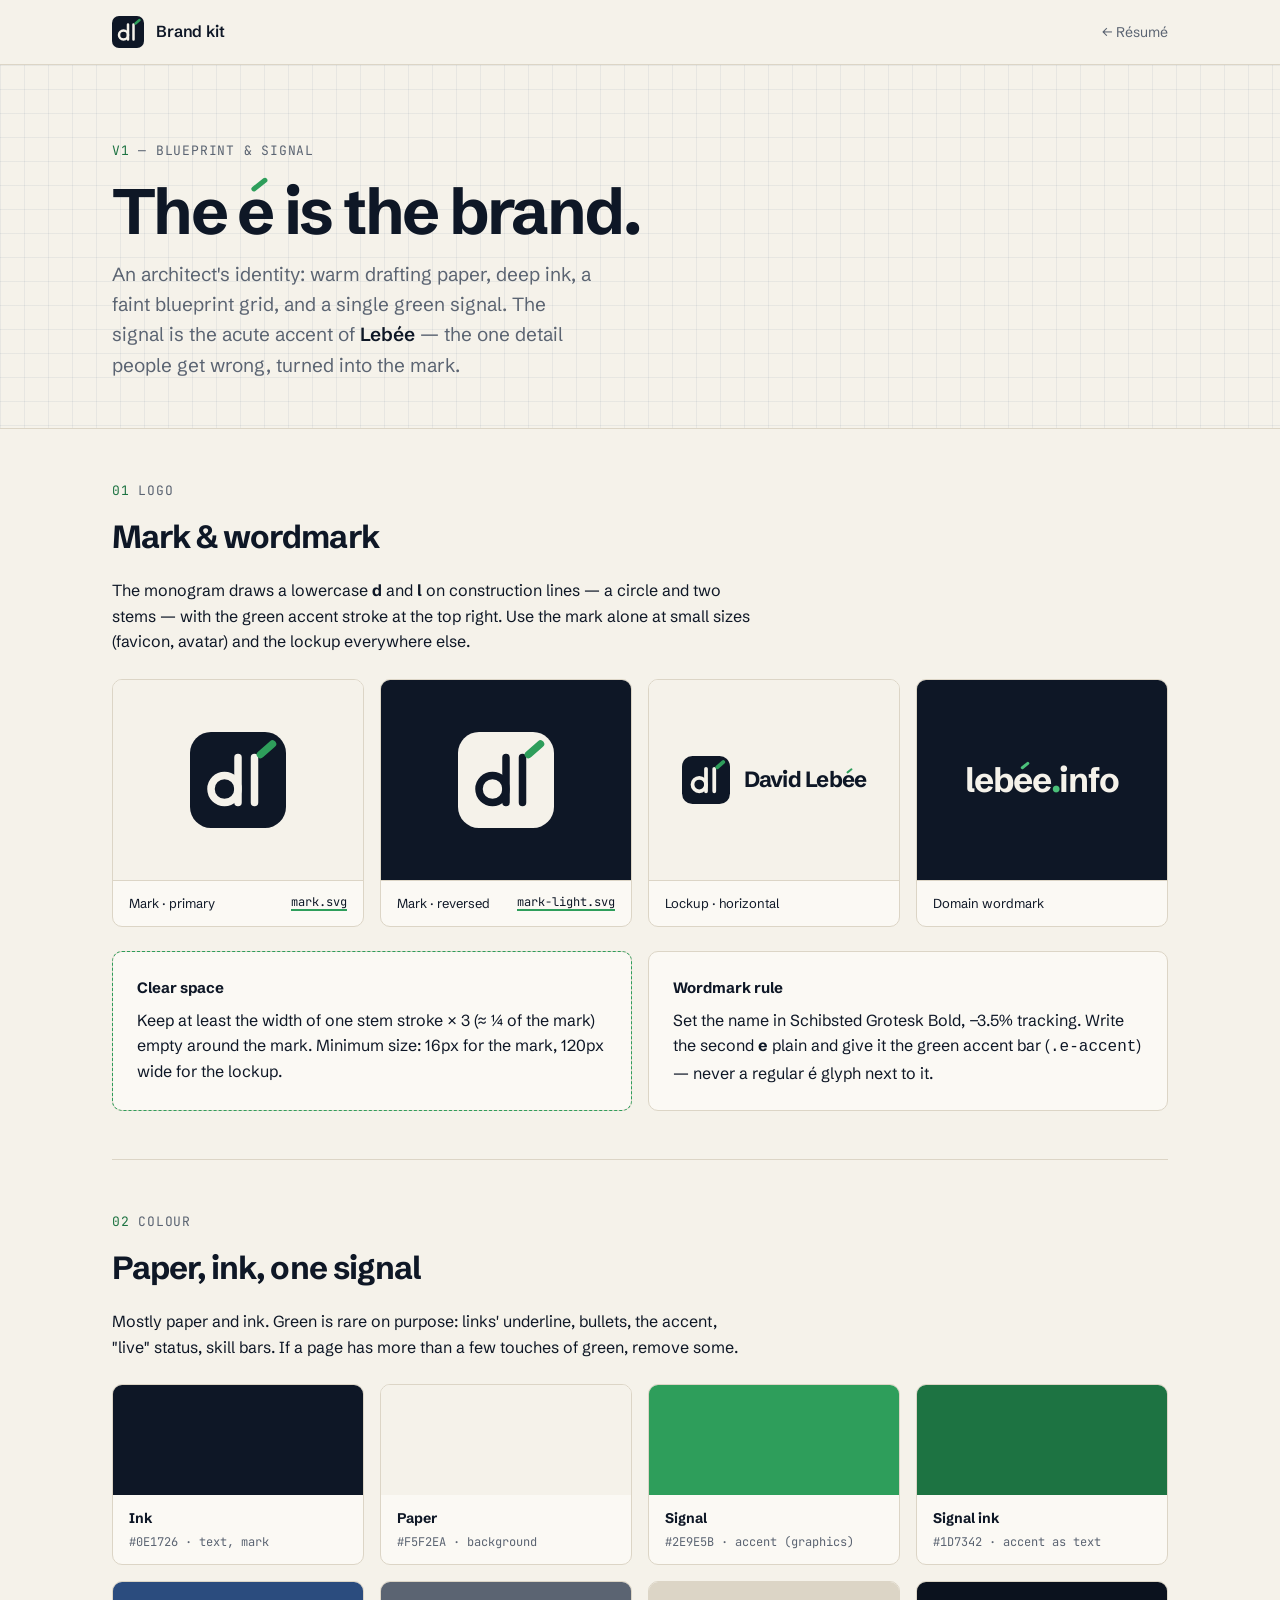
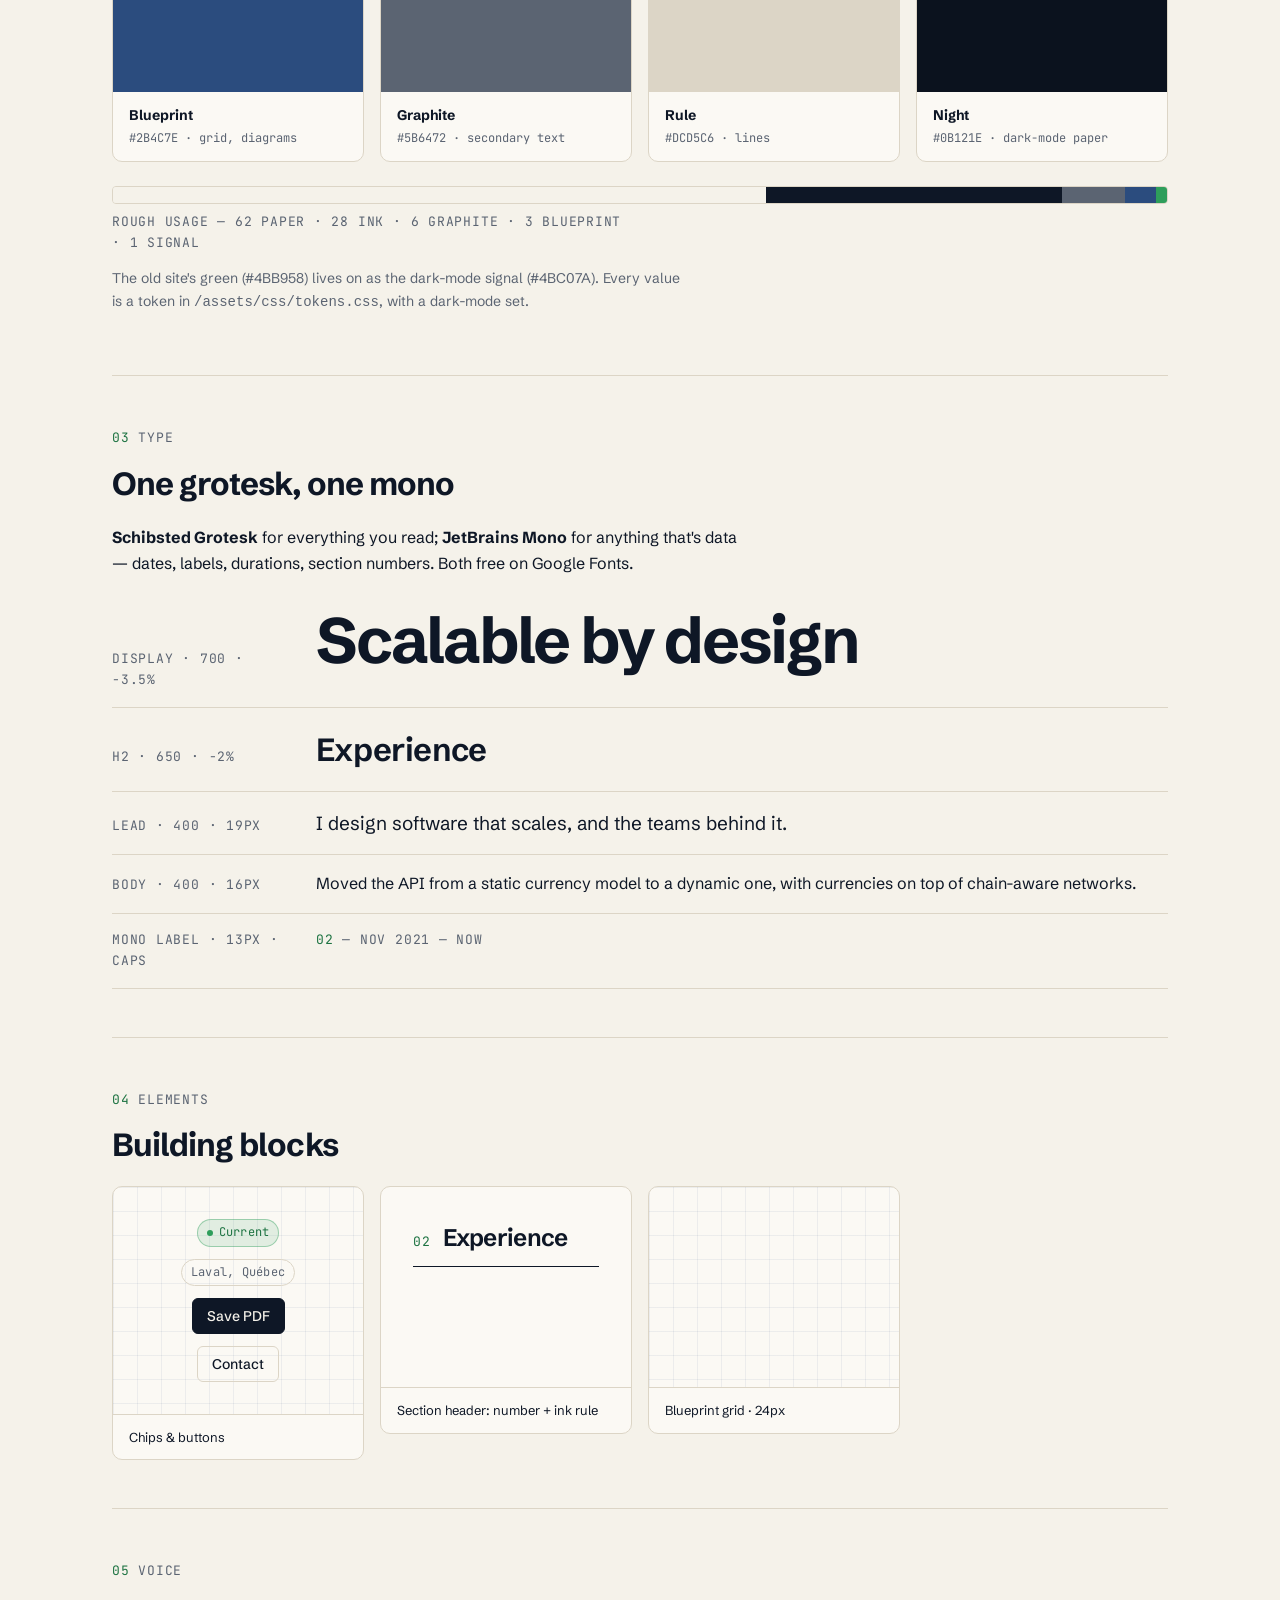
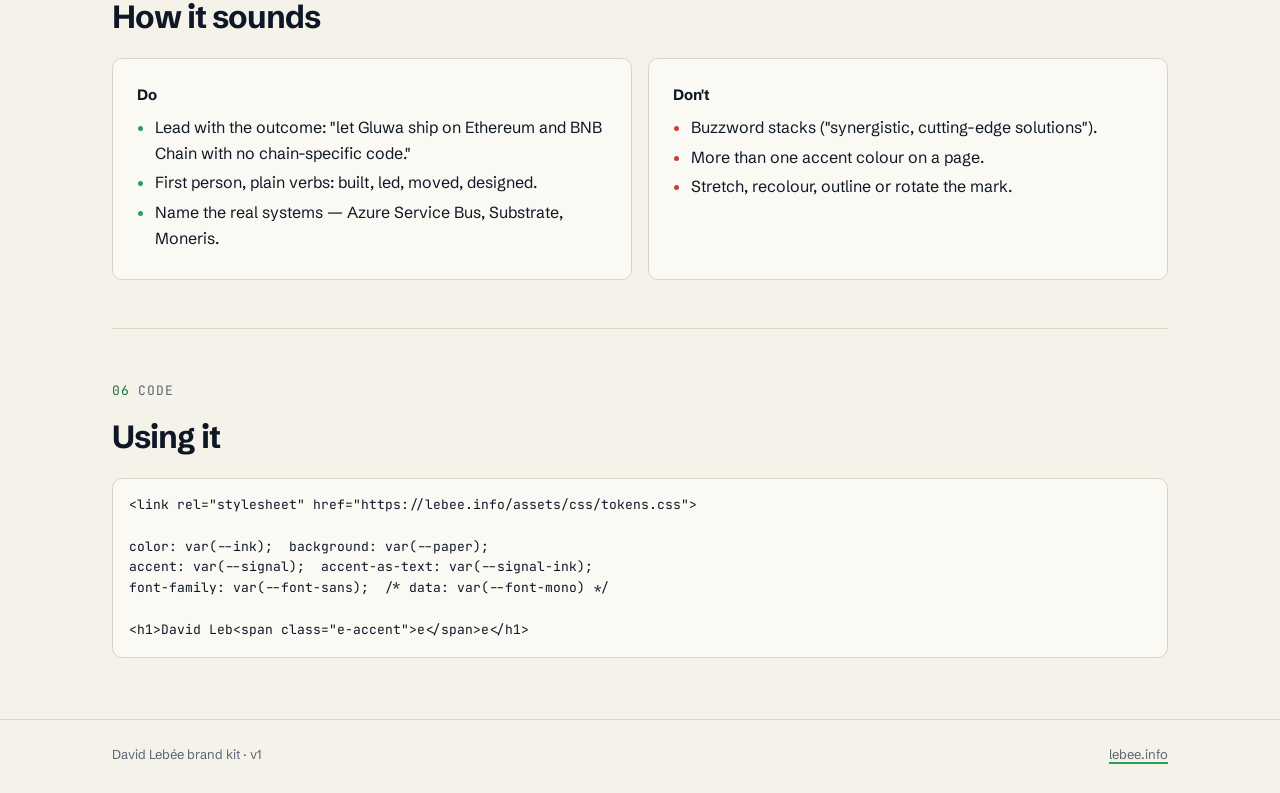
==== brand/index.html @ df400768 "New résumé site and brand kit (Blueprint & Signal) Co-Authored-By: Claude Opus 5.5 <noreply@anthropi" ====
<!doctype html>
<html lang="en">
<head>
  <meta charset="utf-8">
  <meta name="viewport" content="width=device-width, initial-scale=1">
  <title>Brand Kit — David Lebée</title>
  <meta name="description" content="Brand kit for David Lebée: logo, colour, type, and voice.">
  <meta name="robots" content="noindex">
  <link rel="icon" href="/assets/img/mark.svg" type="image/svg+xml">
  <link rel="preconnect" href="https://fonts.googleapis.com">
  <link rel="preconnect" href="https://fonts.gstatic.com" crossorigin>
  <link href="https://fonts.googleapis.com/css2?family=JetBrains+Mono:wght@400;500&family=Schibsted+Grotesk:wght@400;500;600;700&display=swap" rel="stylesheet">
  <link rel="stylesheet" href="/assets/css/tokens.css">
  <link rel="stylesheet" href="/assets/css/site.css">
  <style>
    .kit section { padding: var(--s-7) 0; border-bottom: 1px solid var(--rule); margin: 0; }
    .kit h2 { font-size: var(--step-3); letter-spacing: -0.03em; margin: var(--s-2) 0 var(--s-4); }
    .kit p { max-width: 64ch; }
    .grid { display: grid; gap: var(--s-4); grid-template-columns: repeat(auto-fill, minmax(220px, 1fr)); }
    .tile { border: 1px solid var(--rule); border-radius: var(--radius); background: var(--paper-raised); overflow: hidden; }
    .tile .stage { display: grid; place-items: center; min-height: 200px; padding: var(--s-6); }
    .tile .cap { padding: var(--s-3) var(--s-4); border-top: 1px solid var(--rule); font-size: 13px; display: flex; justify-content: space-between; gap: var(--s-2); }
    .tile .cap a { font-family: var(--font-mono); font-size: 12px; }
    .on-ink { background: #0E1726; color: #F5F2EA; }
    .on-paper { background: #F5F2EA; color: #0E1726; }
    .word { white-space: nowrap; font-size: 34px; font-weight: 700; letter-spacing: -0.035em; line-height: 1; }
    .lockup { display: flex; align-items: center; gap: 14px; }
    .lockup .mark { width: 48px; height: 48px; }
    .on-ink .mark rect { fill: #F5F2EA; } .on-ink .mark .glyph { stroke: #0E1726; }
    .on-paper .mark rect { fill: #0E1726; } .on-paper .mark .glyph { stroke: #F5F2EA; }
    .on-ink .e-accent::before { background: #4BC07A; }
    .on-paper .e-accent::before { background: #2E9E5B; }
    .clear { position: relative; padding: 24px; outline: 1px dashed var(--signal); outline-offset: -1px; }
    .sw { border-radius: var(--radius); overflow: hidden; border: 1px solid var(--rule); background: var(--paper-raised); }
    .sw .chip-c { height: 110px; }
    .sw .meta { padding: var(--s-3) var(--s-4); font-size: 14px; }
    .sw .meta b { display: block; }
    .sw .meta code { font-family: var(--font-mono); font-size: 12px; color: var(--graphite); }
    .ratio { display: flex; height: 18px; border-radius: 4px; overflow: hidden; margin-top: var(--s-5); border: 1px solid var(--rule); }
    .type-row { display: grid; gap: var(--s-2) var(--s-5); padding: var(--s-4) 0; border-bottom: 1px solid var(--rule); align-items: baseline; }
    @media (min-width: 720px) { .type-row { grid-template-columns: 180px 1fr; } }
    .do-dont { display: grid; gap: var(--s-4); grid-template-columns: repeat(auto-fit, minmax(260px, 1fr)); }
    .do-dont > div { border: 1px solid var(--rule); border-radius: var(--radius); padding: var(--s-5); background: var(--paper-raised); }
    .do-dont h3 { margin: 0 0 var(--s-2); font-size: 15px; }
    .do-dont ul { margin: 0; padding-left: 1.1em; } .do-dont li { margin: 4px 0; }
    .do-dont li::marker { color: var(--signal); }
    .dont li::marker { color: #C2413A; }
    pre { font-family: var(--font-mono); font-size: 13px; background: var(--paper-raised); border: 1px solid var(--rule); border-radius: var(--radius); padding: var(--s-4); overflow-x: auto; }
  </style>
</head>
<body>

<header class="topbar">
  <div class="wrap">
    <a class="brand" href="/" aria-label="Back to résumé">
      <svg class="mark" viewBox="0 0 64 64" aria-hidden="true"><rect width="64" height="64" rx="14"/><g class="glyph" fill="none" stroke-width="5" stroke-linecap="round"><circle cx="23" cy="38" r="9"/><path d="M32 17v30M43 17v30"/></g><path class="tick" d="M47 15l8-7" stroke-width="5" stroke-linecap="round"/></svg>
      <span>Brand kit</span>
    </a>
    <nav><a href="/">← Résumé</a></nav>
  </div>
</header>

<main class="kit">
  <section class="hero blueprint" style="padding:0">
    <div class="wrap">
      <span class="label"><span class="n">v1</span> — Blueprint &amp; Signal</span>
      <h1>The <span class="e-accent">e</span> is the brand.</h1>
      <p class="role">An architect's identity: warm drafting paper, deep ink, a faint blueprint grid, and a single green signal. The signal is the acute accent of <strong>Lebée</strong> — the one detail people get wrong, turned into the mark.</p>
    </div>
  </section>

  <div class="wrap">
    <section>
      <span class="label"><span class="n">01</span> Logo</span>
      <h2>Mark &amp; wordmark</h2>
      <p>The monogram draws a lowercase <b>d</b> and <b>l</b> on construction lines — a circle and two stems — with the green accent stroke at the top right. Use the mark alone at small sizes (favicon, avatar) and the lockup everywhere else.</p>
      <div class="grid" style="margin-top:var(--s-5)">
        <div class="tile"><div class="stage on-paper"><svg class="mark" style="width:96px;height:96px" viewBox="0 0 64 64"><rect width="64" height="64" rx="14"/><g class="glyph" fill="none" stroke-width="5" stroke-linecap="round"><circle cx="23" cy="38" r="9"/><path d="M32 17v30M43 17v30"/></g><path class="tick" d="M47 15l8-7" stroke-width="5" stroke-linecap="round"/></svg></div><div class="cap"><span>Mark · primary</span><a href="/assets/img/mark.svg" download>mark.svg</a></div></div>
        <div class="tile"><div class="stage on-ink"><svg class="mark" style="width:96px;height:96px" viewBox="0 0 64 64"><rect width="64" height="64" rx="14"/><g class="glyph" fill="none" stroke-width="5" stroke-linecap="round"><circle cx="23" cy="38" r="9"/><path d="M32 17v30M43 17v30"/></g><path class="tick" d="M47 15l8-7" stroke-width="5" stroke-linecap="round"/></svg></div><div class="cap"><span>Mark · reversed</span><a href="/assets/img/mark-light.svg" download>mark-light.svg</a></div></div>
        <div class="tile"><div class="stage on-paper"><div class="lockup"><svg class="mark" viewBox="0 0 64 64"><rect width="64" height="64" rx="14"/><g class="glyph" fill="none" stroke-width="5" stroke-linecap="round"><circle cx="23" cy="38" r="9"/><path d="M32 17v30M43 17v30"/></g><path class="tick" d="M47 15l8-7" stroke-width="5" stroke-linecap="round"/></svg><span class="word" style="font-size:22px">David Leb<span class="e-accent">e</span>e</span></div></div><div class="cap"><span>Lockup · horizontal</span></div></div>
        <div class="tile"><div class="stage on-ink"><span class="word">leb<span class="e-accent">e</span>e<span style="color:#4BC07A">.</span>info</span></div><div class="cap"><span>Domain wordmark</span></div></div>
      </div>

      <div class="do-dont" style="margin-top:var(--s-5)">
        <div class="clear"><h3>Clear space</h3><p style="margin:0">Keep at least the width of one stem stroke × 3 (≈ ¼ of the mark) empty around the mark. Minimum size: 16px for the mark, 120px wide for the lockup.</p></div>
        <div><h3>Wordmark rule</h3><p style="margin:0">Set the name in Schibsted Grotesk Bold, −3.5% tracking. Write the second <b>e</b> plain and give it the green accent bar (<code>.e-accent</code>) — never a regular é glyph next to it.</p></div>
      </div>
    </section>

    <section>
      <span class="label"><span class="n">02</span> Colour</span>
      <h2>Paper, ink, one signal</h2>
      <p>Mostly paper and ink. Green is rare on purpose: links' underline, bullets, the accent, "live" status, skill bars. If a page has more than a few touches of green, remove some.</p>
      <div class="grid" style="margin-top:var(--s-5)">
        <div class="sw"><div class="chip-c" style="background:#0E1726"></div><div class="meta"><b>Ink</b><code>#0E1726 · text, mark</code></div></div>
        <div class="sw"><div class="chip-c" style="background:#F5F2EA"></div><div class="meta"><b>Paper</b><code>#F5F2EA · background</code></div></div>
        <div class="sw"><div class="chip-c" style="background:#2E9E5B"></div><div class="meta"><b>Signal</b><code>#2E9E5B · accent (graphics)</code></div></div>
        <div class="sw"><div class="chip-c" style="background:#1D7342"></div><div class="meta"><b>Signal ink</b><code>#1D7342 · accent as text</code></div></div>
        <div class="sw"><div class="chip-c" style="background:#2B4C7E"></div><div class="meta"><b>Blueprint</b><code>#2B4C7E · grid, diagrams</code></div></div>
        <div class="sw"><div class="chip-c" style="background:#5B6472"></div><div class="meta"><b>Graphite</b><code>#5B6472 · secondary text</code></div></div>
        <div class="sw"><div class="chip-c" style="background:#DCD5C6"></div><div class="meta"><b>Rule</b><code>#DCD5C6 · lines</code></div></div>
        <div class="sw"><div class="chip-c" style="background:#0B121E"></div><div class="meta"><b>Night</b><code>#0B121E · dark-mode paper</code></div></div>
      </div>
      <div class="ratio" aria-label="Usage ratio"><i style="flex:62;background:#F5F2EA"></i><i style="flex:28;background:#0E1726"></i><i style="flex:6;background:#5B6472"></i><i style="flex:3;background:#2B4C7E"></i><i style="flex:1;background:#2E9E5B"></i></div>
      <p class="label" style="margin-top:var(--s-2)">Rough usage — 62 paper · 28 ink · 6 graphite · 3 blueprint · 1 signal</p>
      <p style="font-size:14px;color:var(--graphite)">The old site's green (#4BB958) lives on as the dark-mode signal (#4BC07A). Every value is a token in <code>/assets/css/tokens.css</code>, with a dark-mode set.</p>
    </section>

    <section>
      <span class="label"><span class="n">03</span> Type</span>
      <h2>One grotesk, one mono</h2>
      <p><b>Schibsted Grotesk</b> for everything you read; <b>JetBrains Mono</b> for anything that's data — dates, labels, durations, section numbers. Both free on Google Fonts.</p>
      <div style="margin-top:var(--s-4)">
        <div class="type-row"><span class="label">Display · 700 · −3.5%</span><span style="font-size:var(--step-4);font-weight:700;letter-spacing:-.035em;line-height:1">Scalable by design</span></div>
        <div class="type-row"><span class="label">H2 · 650 · −2%</span><span style="font-size:var(--step-3);font-weight:650;letter-spacing:-.02em">Experience</span></div>
        <div class="type-row"><span class="label">Lead · 400 · 19px</span><span style="font-size:var(--step-1)">I design software that scales, and the teams behind it.</span></div>
        <div class="type-row"><span class="label">Body · 400 · 16px</span><span>Moved the API from a static currency model to a dynamic one, with currencies on top of chain-aware networks.</span></div>
        <div class="type-row"><span class="label">Mono label · 13px · caps</span><span class="label"><span class="n">02</span> — Nov 2021 — now</span></div>
      </div>
    </section>

    <section>
      <span class="label"><span class="n">04</span> Elements</span>
      <h2>Building blocks</h2>
      <div class="grid" style="margin-top:var(--s-4);align-items:start">
        <div class="tile"><div class="stage blueprint" style="gap:12px;display:flex;flex-wrap:wrap;justify-content:center"><span class="chip live">Current</span><span class="chip">Laval, Québec</span><button class="btn" type="button">Save PDF</button><button class="btn ghost" type="button">Contact</button></div><div class="cap"><span>Chips &amp; buttons</span></div></div>
        <div class="tile"><div class="stage" style="display:block"><div class="section-head" style="margin:0"><span class="label"><span class="n">02</span></span><h2 style="font-size:var(--step-2);margin:0">Experience</h2></div></div><div class="cap"><span>Section header: number + ink rule</span></div></div>
        <div class="tile"><div class="stage blueprint" style="display:block;min-height:200px"></div><div class="cap"><span>Blueprint grid · 24px</span></div></div>
      </div>
    </section>

    <section>
      <span class="label"><span class="n">05</span> Voice</span>
      <h2>How it sounds</h2>
      <div class="do-dont">
        <div><h3>Do</h3><ul><li>Lead with the outcome: "let Gluwa ship on Ethereum and BNB Chain with no chain-specific code."</li><li>First person, plain verbs: built, led, moved, designed.</li><li>Name the real systems — Azure Service Bus, Substrate, Moneris.</li></ul></div>
        <div class="dont"><h3>Don't</h3><ul><li>Buzzword stacks ("synergistic, cutting-edge solutions").</li><li>More than one accent colour on a page.</li><li>Stretch, recolour, outline or rotate the mark.</li></ul></div>
      </div>
    </section>

    <section style="border-bottom:0">
      <span class="label"><span class="n">06</span> Code</span>
      <h2>Using it</h2>
      <pre>&lt;link rel="stylesheet" href="https://lebee.info/assets/css/tokens.css"&gt;

color: var(--ink);  background: var(--paper);
accent: var(--signal);  accent-as-text: var(--signal-ink);
font-family: var(--font-sans);  /* data: var(--font-mono) */

&lt;h1&gt;David Leb&lt;span class="e-accent"&gt;e&lt;/span&gt;e&lt;/h1&gt;</pre>
    </section>
  </div>
</main>

<footer><div class="wrap"><span>David Lebée brand kit · v1</span><a href="/">lebee.info</a></div></footer>
</body>
</html>
---- assets/css/tokens.css ----
/* ==========================================================================
   David Lebée — Brand tokens
   "Blueprint & Signal": warm drafting paper, deep ink, one green signal.
   Change values here; everything else reads from these variables.
   ========================================================================== */

:root {
  /* Core palette */
  --ink:          #0E1726;  /* primary text, mark background */
  --paper:        #F5F2EA;  /* page background */
  --paper-raised: #FBF9F4;  /* cards */
  --graphite:     #5B6472;  /* secondary text */
  --rule:         #DCD5C6;  /* lines, borders */
  --grid:         rgba(43, 76, 126, 0.07); /* blueprint grid lines */
  --blueprint:    #2B4C7E;  /* secondary accent: diagrams, tags */
  --signal:       #2E9E5B;  /* the accent — graphics, bars, the é mark */
  --signal-ink:   #1D7342;  /* accent used as text (AA on paper) */
  --signal-wash:  rgba(46, 158, 91, 0.12);

  /* Type */
  --font-sans: "Schibsted Grotesk", ui-sans-serif, system-ui, -apple-system, "Segoe UI", sans-serif;
  --font-mono: "JetBrains Mono", ui-monospace, SFMono-Regular, Menlo, monospace;

  --step--1: 0.8125rem;   /* 13px  meta, labels */
  --step-0:  1rem;        /* 16px  body */
  --step-1:  1.1875rem;   /* 19px  lead */
  --step-2:  1.5rem;      /* 24px  h3 */
  --step-3:  2rem;        /* 32px  h2 */
  --step-4:  clamp(2.5rem, 6vw, 4rem); /* name */

  /* Space (4px base) */
  --s-1: 4px;  --s-2: 8px;  --s-3: 12px; --s-4: 16px;
  --s-5: 24px; --s-6: 32px; --s-7: 48px; --s-8: 72px;

  --radius: 10px;
  --radius-sm: 6px;
  --max: 1120px;
}

@media (prefers-color-scheme: dark) {
  :root:not([data-theme="light"]) {
    --ink:          #EDE8DC;
    --paper:        #0B121E;
    --paper-raised: #111A29;
    --graphite:     #9AA3B2;
    --rule:         #243044;
    --grid:         rgba(120, 160, 220, 0.06);
    --blueprint:    #8FB0E6;
    --signal:       #4BC07A;
    --signal-ink:   #5FD08C;
    --signal-wash:  rgba(75, 192, 122, 0.14);
  }
}
:root[data-theme="dark"] {
  --ink:          #EDE8DC;
  --paper:        #0B121E;
  --paper-raised: #111A29;
  --graphite:     #9AA3B2;
  --rule:         #243044;
  --grid:         rgba(120, 160, 220, 0.06);
  --blueprint:    #8FB0E6;
  --signal:       #4BC07A;
  --signal-ink:   #5FD08C;
  --signal-wash:  rgba(75, 192, 122, 0.14);
}
---- assets/css/site.css ----
/* ==========================================================================
   Site styles — reads everything from tokens.css
   ========================================================================== */

*, *::before, *::after { box-sizing: border-box; }
html { -webkit-text-size-adjust: 100%; scroll-behavior: smooth; }
body {
  margin: 0;
  background: var(--paper);
  color: var(--ink);
  font-family: var(--font-sans);
  font-size: var(--step-0);
  line-height: 1.6;
  -webkit-font-smoothing: antialiased;
}
img, svg { display: block; max-width: 100%; }
a { color: inherit; text-decoration-color: var(--signal); text-underline-offset: 3px; text-decoration-thickness: 1.5px; }
a:hover { color: var(--signal-ink); }
:focus-visible { outline: 2px solid var(--signal); outline-offset: 3px; border-radius: 4px; }
::selection { background: var(--signal-wash); }

.wrap { max-width: var(--max); margin: 0 auto; padding: 0 var(--s-4); }
@media (min-width: 720px) { .wrap { padding: 0 var(--s-6); } }

/* ---------- Brand primitives ---------------------------------------------- */

/* The é: a lowercase e whose acute accent is a signal-green bar. */
.e-accent { position: relative; display: inline-block; }
.e-accent::before {
  content: "";
  position: absolute;
  left: 0.2em; top: 0.05em;
  width: 0.3em; height: 0.085em;
  border-radius: 1em;
  background: var(--signal);
  transform: rotate(-38deg);
}

.mark { width: 44px; height: 44px; flex: none; }
.mark rect { fill: var(--ink); }
.mark .glyph { stroke: var(--paper); }
.mark .tick { stroke: var(--signal); }

.label {
  font-family: var(--font-mono);
  font-size: var(--step--1);
  letter-spacing: 0.06em;
  text-transform: uppercase;
  color: var(--graphite);
}
.label .n { color: var(--signal-ink); }

.blueprint {
  background-image:
    linear-gradient(var(--grid) 1px, transparent 1px),
    linear-gradient(90deg, var(--grid) 1px, transparent 1px);
  background-size: 24px 24px;
}

.chip {
  display: inline-flex; align-items: center; gap: 6px;
  font-family: var(--font-mono); font-size: 12px; letter-spacing: .02em;
  padding: 3px 9px; border-radius: 999px;
  border: 1px solid var(--rule); color: var(--graphite);
  white-space: nowrap;
}
.chip.live { color: var(--signal-ink); border-color: color-mix(in srgb, var(--signal) 40%, transparent); background: var(--signal-wash); }
.chip.live::before { content: ""; width: 6px; height: 6px; border-radius: 50%; background: var(--signal); }

/* ---------- Top bar ------------------------------------------------------- */

.topbar { border-bottom: 1px solid var(--rule); }
.topbar .wrap { display: flex; align-items: center; justify-content: space-between; gap: var(--s-4); height: 64px; }
.brand { display: flex; align-items: center; gap: var(--s-3); text-decoration: none; font-weight: 600; letter-spacing: -0.01em; }
.brand .mark { width: 32px; height: 32px; }
.topbar nav { display: flex; gap: var(--s-4); align-items: center; }
.topbar nav a { text-decoration: none; font-size: 14px; color: var(--graphite); }
.topbar nav a:hover { color: var(--ink); }
.btn {
  display: inline-flex; align-items: center; gap: 8px;
  font: 500 14px/1 var(--font-sans);
  padding: 10px 14px; border-radius: var(--radius-sm);
  border: 1px solid var(--ink); background: var(--ink); color: var(--paper);
  cursor: pointer; text-decoration: none;
}
.btn:hover { background: transparent; color: var(--ink); }
.btn.ghost { background: transparent; color: var(--ink); border-color: var(--rule); }
.btn.ghost:hover { border-color: var(--ink); }
.hide-sm { display: none; }
@media (min-width: 720px) { .hide-sm { display: inline-flex; } }

/* ---------- Hero ---------------------------------------------------------- */

.hero { border-bottom: 1px solid var(--rule); }
.hero .wrap { padding-top: var(--s-8); padding-bottom: var(--s-7); }
.hero h1 {
  font-size: var(--step-4); line-height: 1; letter-spacing: -0.035em;
  font-weight: 700; margin: var(--s-4) 0 var(--s-4);
}
.hero .role { font-size: var(--step-1); color: var(--graphite); margin: 0; max-width: 40ch; }
.hero .role strong { color: var(--ink); font-weight: 600; }
.contact { display: flex; flex-wrap: wrap; gap: var(--s-2) var(--s-5); margin-top: var(--s-6); padding: 0; list-style: none; }
.contact li { display: flex; flex-direction: column; gap: 2px; }
.contact a, .contact span:not(.label) { font-weight: 500; }

/* ---------- Layout -------------------------------------------------------- */

.layout { display: grid; gap: var(--s-7); padding-top: var(--s-7); padding-bottom: var(--s-8); }
@media (min-width: 960px) {
  .layout { grid-template-columns: minmax(0, 1fr) 300px; gap: var(--s-8); }
  .aside { position: sticky; top: var(--s-5); align-self: start; }
}

section { scroll-margin-top: var(--s-5); }
section + section { margin-top: var(--s-8); }
.section-head { display: flex; align-items: baseline; gap: var(--s-3); border-bottom: 1px solid var(--ink); padding-bottom: var(--s-2); margin-bottom: var(--s-5); }
.section-head h2 { font-size: var(--step-2); letter-spacing: -0.02em; margin: 0; font-weight: 650; }

.lead { font-size: var(--step-1); line-height: 1.55; margin: 0; max-width: 62ch; }

/* ---------- Experience ---------------------------------------------------- */

.job { display: grid; gap: var(--s-2) var(--s-5); padding: var(--s-5) 0; border-bottom: 1px solid var(--rule); }
.job:first-of-type { padding-top: 0; }
@media (min-width: 720px) { .job { grid-template-columns: 150px minmax(0, 1fr); } }
.job .when { font-family: var(--font-mono); font-size: var(--step--1); color: var(--graphite); line-height: 1.5; }
.job .when .chip { margin-top: var(--s-2); }
.job h3 { margin: 0; font-size: var(--step-1); letter-spacing: -0.01em; line-height: 1.3; }
.job .org { color: var(--graphite); margin: 2px 0 var(--s-3); font-size: 15px; }
.job .org b { color: var(--ink); font-weight: 600; }
.job ul { margin: 0; padding-left: 1.1em; }
.job li { margin: 4px 0; }
.job li::marker { color: var(--signal); }
.job p { margin: 0 0 var(--s-3); max-width: 68ch; }

.era { margin-top: var(--s-4); }
.era h4 { margin: 0 0 var(--s-2); font-size: 15px; display: flex; gap: var(--s-2); align-items: baseline; }
.era h4 .y { font-family: var(--font-mono); font-size: 12px; color: var(--signal-ink); }

details.client { border-top: 1px solid var(--rule); }
details.client:last-of-type { border-bottom: 1px solid var(--rule); }
details.client summary {
  cursor: pointer; list-style: none; padding: 10px 0; font-weight: 600; font-size: 15px;
  display: flex; justify-content: space-between; gap: var(--s-3);
}
details.client summary::-webkit-details-marker { display: none; }
details.client summary::after { content: "+"; font-family: var(--font-mono); color: var(--graphite); }
details.client[open] summary::after { content: "–"; }
details.client ul { padding-bottom: var(--s-3); }

/* ---------- Writing & teaching ------------------------------------------- */

.feature {
  display: grid; gap: var(--s-4);
  padding: var(--s-5); border-radius: var(--radius);
  border: 1px solid var(--rule); background: var(--paper-raised);
  text-decoration: none; position: relative; overflow: hidden;
}
.feature:hover { border-color: var(--ink); color: inherit; }
.feature h3 { margin: 0; font-size: var(--step-2); letter-spacing: -0.02em; line-height: 1.2; }
.feature p { margin: 0; color: var(--graphite); max-width: 56ch; }
.feature .go { font-family: var(--font-mono); font-size: 13px; color: var(--signal-ink); }
.feature .top { display: flex; justify-content: space-between; gap: var(--s-3); flex-wrap: wrap; }

.posts { list-style: none; padding: 0; margin: var(--s-5) 0 0; }
.posts li a {
  display: grid; grid-template-columns: 84px minmax(0, 1fr); gap: var(--s-4);
  padding: 12px 0; border-bottom: 1px solid var(--rule); text-decoration: none;
}
.posts time { font-family: var(--font-mono); font-size: 12px; color: var(--graphite); padding-top: 3px; }
.posts .t { font-weight: 500; }
.posts li a:hover .t { color: var(--signal-ink); }
.more { display: inline-block; margin-top: var(--s-4); font-family: var(--font-mono); font-size: 13px; }

/* ---------- Aside: skills ------------------------------------------------- */

.aside h2 { font-size: 15px; margin: 0 0 var(--s-3); font-weight: 650; }
.aside .group + .group { margin-top: var(--s-6); }
.skills { list-style: none; margin: 0; padding: 0; }
.skills li { padding: 7px 0; border-bottom: 1px solid var(--rule); font-size: 14px; }
.skills .row { display: flex; justify-content: space-between; gap: var(--s-2); }
.skills .yrs { font-family: var(--font-mono); font-size: 12px; color: var(--graphite); white-space: nowrap; }
.skills .bar { height: 3px; background: var(--rule); border-radius: 2px; margin-top: 6px; overflow: hidden; }
.skills .bar i { display: block; height: 100%; background: var(--signal); border-radius: 2px; width: 0; transition: width .6s ease; }

/* ---------- Footer -------------------------------------------------------- */

footer { border-top: 1px solid var(--rule); }
footer .wrap { display: flex; justify-content: space-between; flex-wrap: wrap; gap: var(--s-3); padding-top: var(--s-5); padding-bottom: var(--s-6); font-size: 13px; color: var(--graphite); }

/* ---------- Print: the page doubles as the PDF résumé --------------------- */

@media print {
  :root { --paper: #fff; --paper-raised: #fff; --ink: #0E1726; --graphite: #4a5260; --rule: #ddd; }
  @page { margin: 14mm 14mm; }
  body { font-size: 10.5pt; line-height: 1.45; }
  .topbar, .no-print, .more, footer { display: none !important; }
  .blueprint { background: none; }
  .hero .wrap { padding: 0 0 12pt; }
  .hero h1 { font-size: 30pt; margin: 6pt 0; }
  .contact { margin-top: 10pt; }
  .layout { display: block; padding: 12pt 0 0; }
  .aside { margin-top: 18pt; break-before: page; }
  section + section { margin-top: 18pt; }
  .job { grid-template-columns: 110px 1fr; break-inside: avoid-page; padding: 10pt 0; }
  details.client { break-inside: avoid; }
  details.client summary::after { display: none; }
  details.client > ul { display: block !important; }
  .feature { padding: 10pt; }
  .skills { columns: 2; column-gap: 24pt; }
  .skills li { break-inside: avoid; }
  a { text-decoration: none; }
}
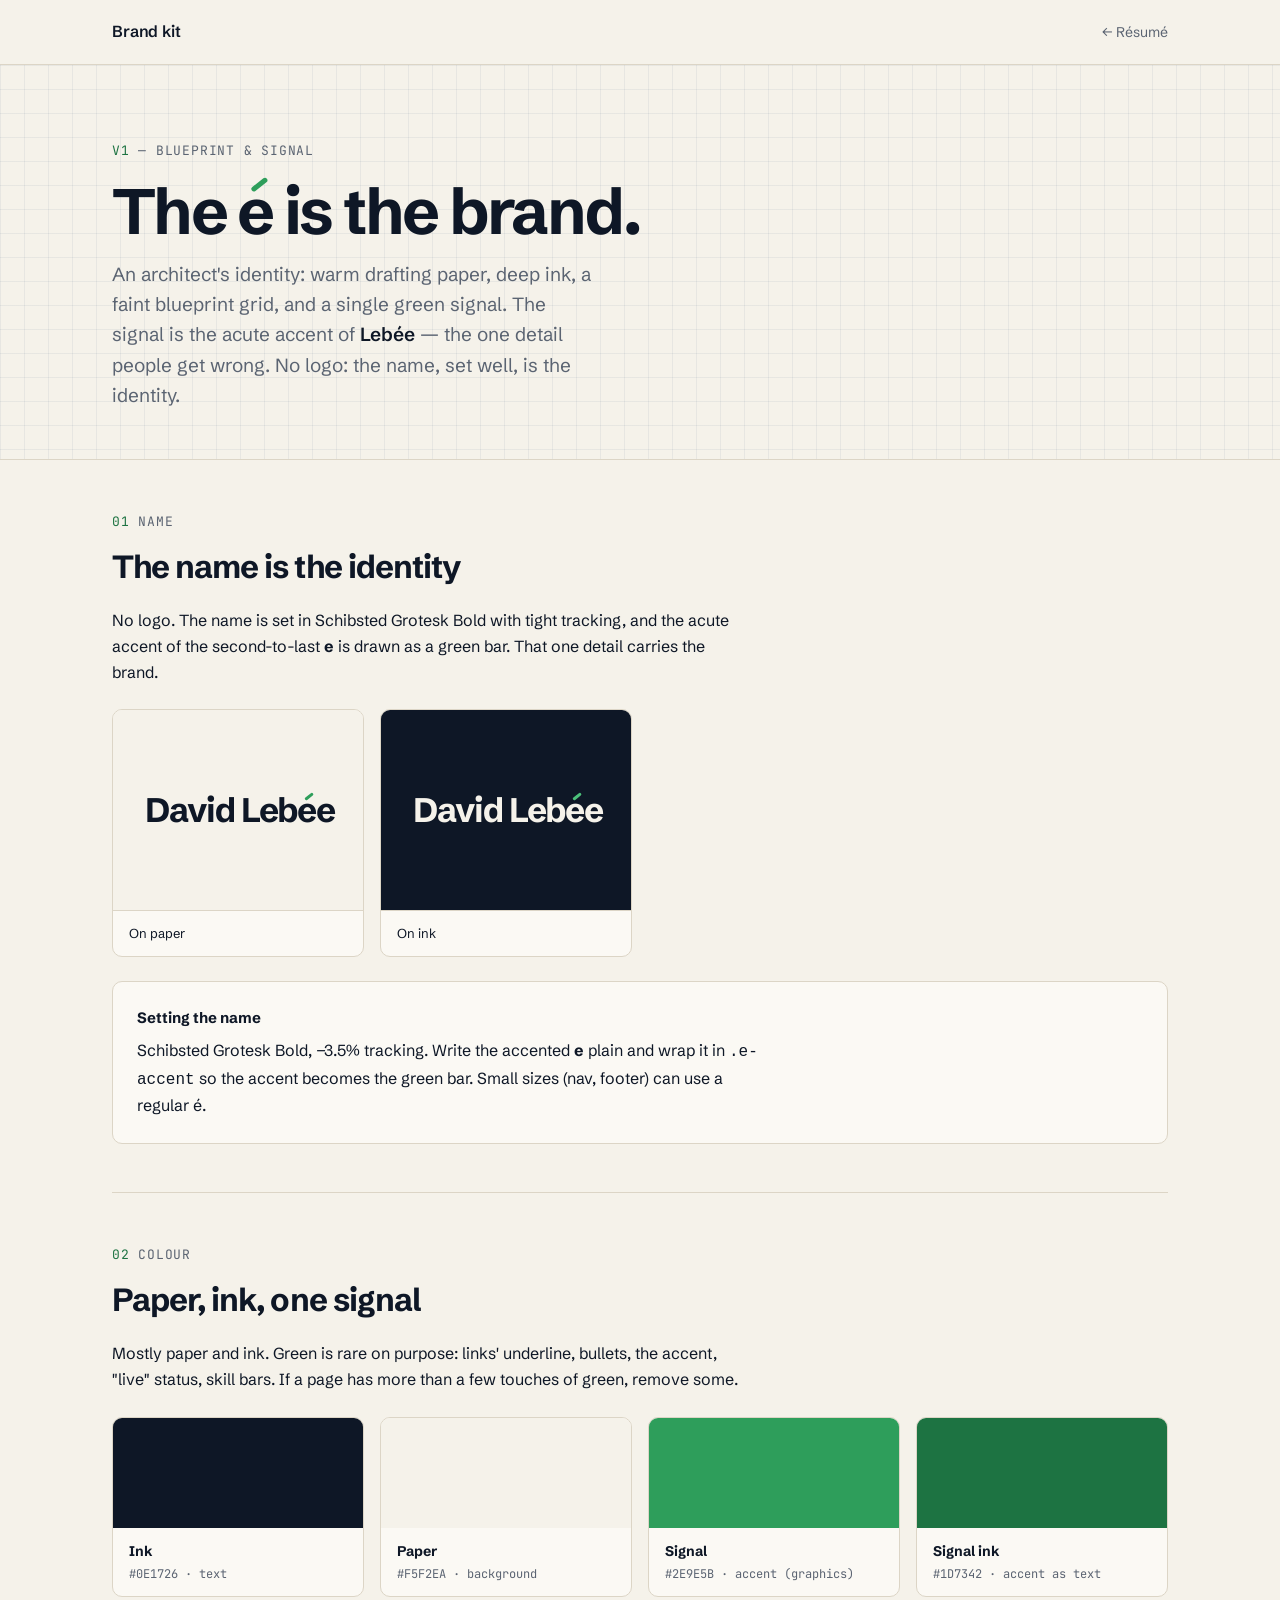
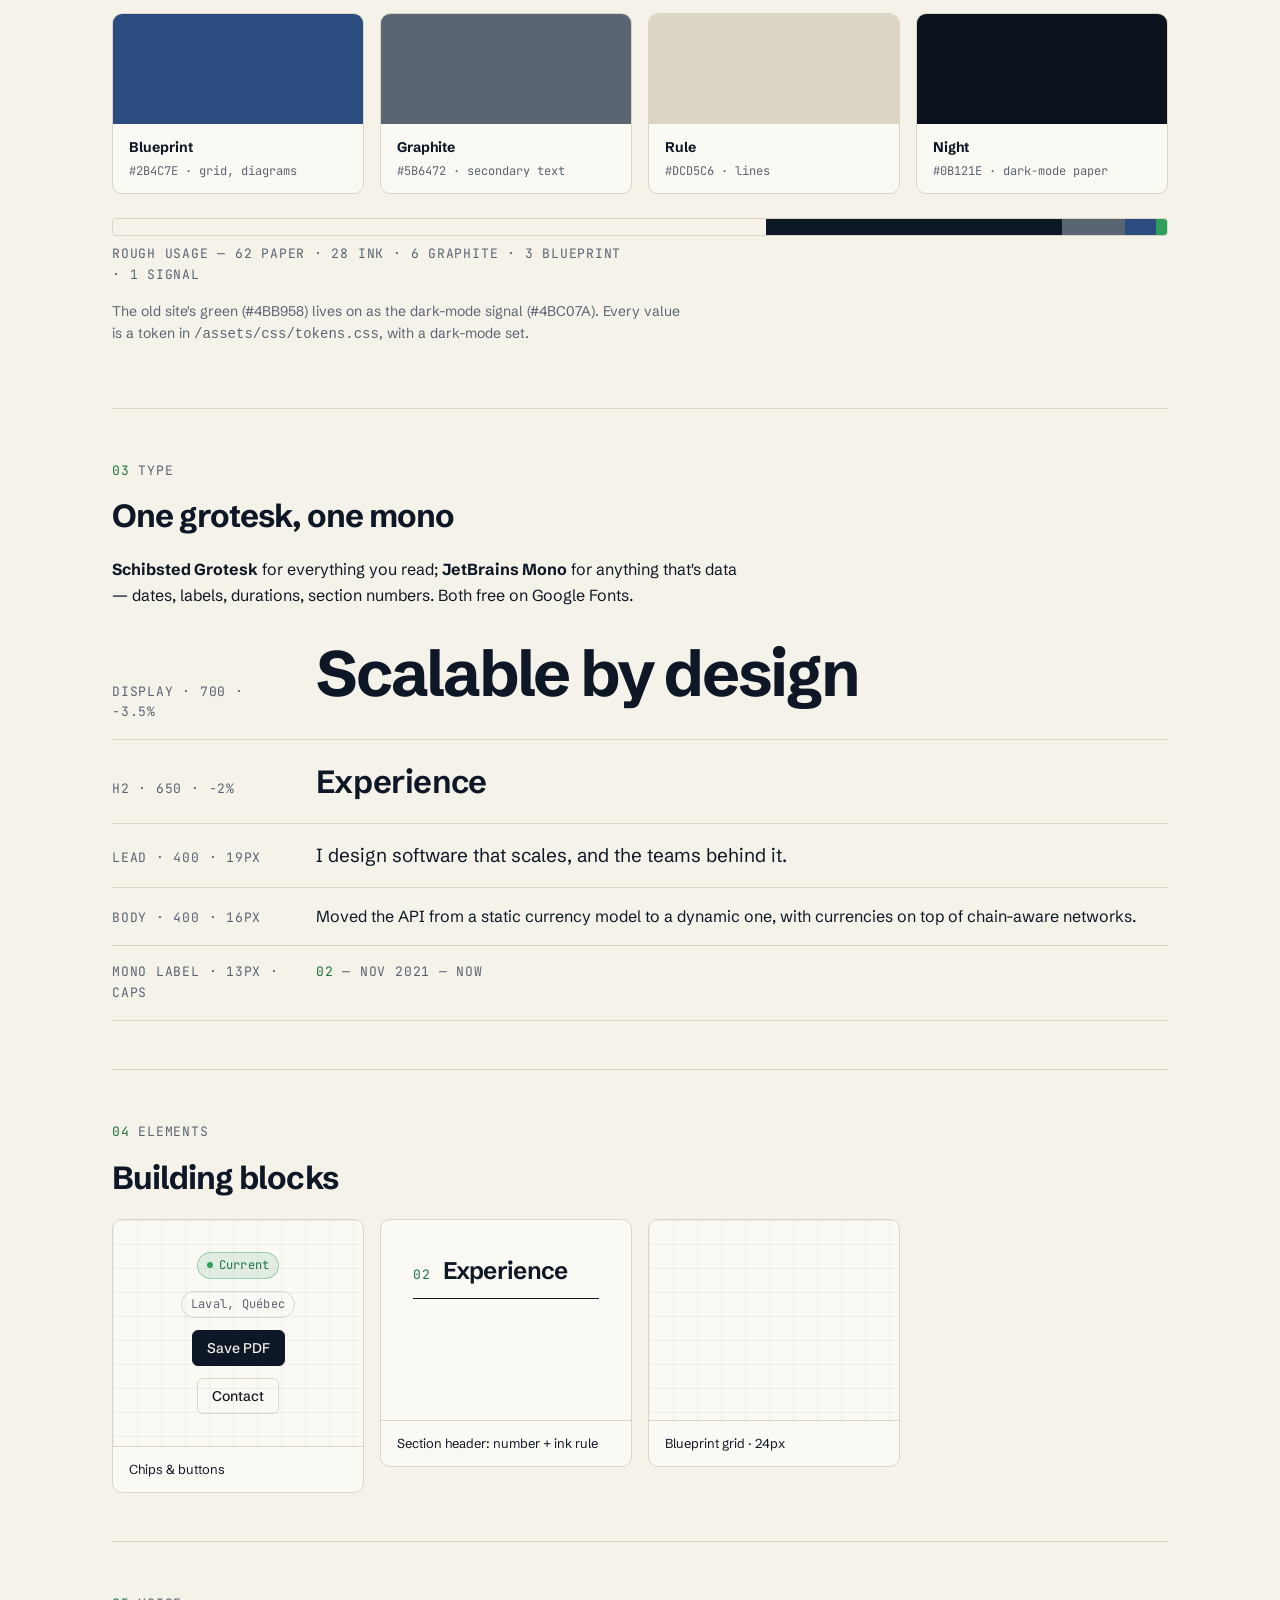
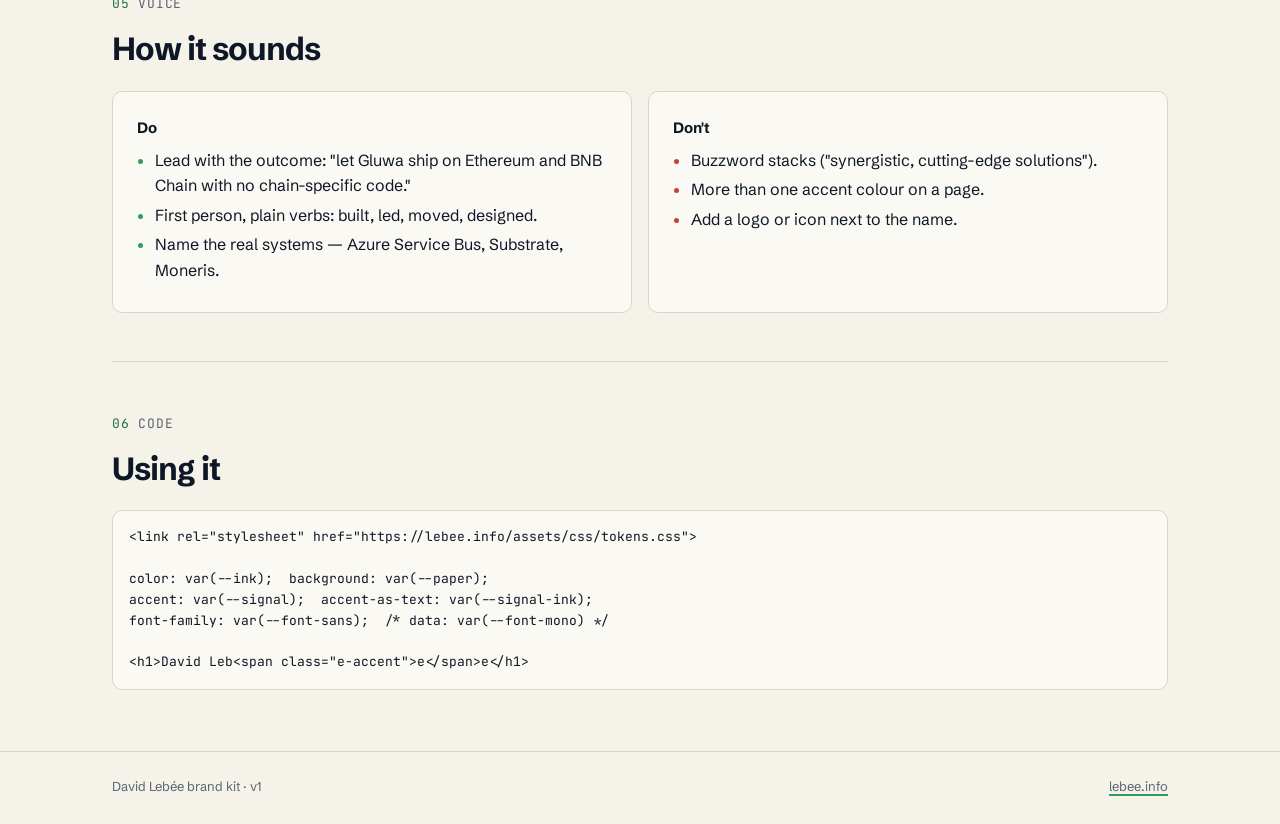
==== commit 4461daad: "Drop the logo mark; the name is the identity Co-Authored-By: Claude Opus 5.5 <noreply@anthropic.com>" ====
--- a/brand/index.html
+++ b/brand/index.html
@@ -6,7 +6,7 @@
   <title>Brand Kit — David Lebée</title>
   <meta name="description" content="Brand kit for David Lebée: logo, colour, type, and voice.">
   <meta name="robots" content="noindex">
-  <link rel="icon" href="/assets/img/mark.svg" type="image/svg+xml">
+  <link rel="icon" href="/favicon.svg" type="image/svg+xml">
   <link rel="preconnect" href="https://fonts.googleapis.com">
   <link rel="preconnect" href="https://fonts.gstatic.com" crossorigin>
   <link href="https://fonts.googleapis.com/css2?family=JetBrains+Mono:wght@400;500&family=Schibsted+Grotesk:wght@400;500;600;700&display=swap" rel="stylesheet">
@@ -24,13 +24,8 @@
     .on-ink { background: #0E1726; color: #F5F2EA; }
     .on-paper { background: #F5F2EA; color: #0E1726; }
     .word { white-space: nowrap; font-size: 34px; font-weight: 700; letter-spacing: -0.035em; line-height: 1; }
-    .lockup { display: flex; align-items: center; gap: 14px; }
-    .lockup .mark { width: 48px; height: 48px; }
-    .on-ink .mark rect { fill: #F5F2EA; } .on-ink .mark .glyph { stroke: #0E1726; }
-    .on-paper .mark rect { fill: #0E1726; } .on-paper .mark .glyph { stroke: #F5F2EA; }
     .on-ink .e-accent::before { background: #4BC07A; }
     .on-paper .e-accent::before { background: #2E9E5B; }
-    .clear { position: relative; padding: 24px; outline: 1px dashed var(--signal); outline-offset: -1px; }
     .sw { border-radius: var(--radius); overflow: hidden; border: 1px solid var(--rule); background: var(--paper-raised); }
     .sw .chip-c { height: 110px; }
     .sw .meta { padding: var(--s-3) var(--s-4); font-size: 14px; }
@@ -53,7 +48,6 @@
 <header class="topbar">
   <div class="wrap">
     <a class="brand" href="/" aria-label="Back to résumé">
-      <svg class="mark" viewBox="0 0 64 64" aria-hidden="true"><rect width="64" height="64" rx="14"/><g class="glyph" fill="none" stroke-width="5" stroke-linecap="round"><circle cx="23" cy="38" r="9"/><path d="M32 17v30M43 17v30"/></g><path class="tick" d="M47 15l8-7" stroke-width="5" stroke-linecap="round"/></svg>
       <span>Brand kit</span>
     </a>
     <nav><a href="/">← Résumé</a></nav>
@@ -65,25 +59,21 @@
     <div class="wrap">
       <span class="label"><span class="n">v1</span> — Blueprint &amp; Signal</span>
       <h1>The <span class="e-accent">e</span> is the brand.</h1>
-      <p class="role">An architect's identity: warm drafting paper, deep ink, a faint blueprint grid, and a single green signal. The signal is the acute accent of <strong>Lebée</strong> — the one detail people get wrong, turned into the mark.</p>
+      <p class="role">An architect's identity: warm drafting paper, deep ink, a faint blueprint grid, and a single green signal. The signal is the acute accent of <strong>Lebée</strong> — the one detail people get wrong. No logo: the name, set well, is the identity.</p>
     </div>
   </section>
 
   <div class="wrap">
     <section>
-      <span class="label"><span class="n">01</span> Logo</span>
-      <h2>Mark &amp; wordmark</h2>
-      <p>The monogram draws a lowercase <b>d</b> and <b>l</b> on construction lines — a circle and two stems — with the green accent stroke at the top right. Use the mark alone at small sizes (favicon, avatar) and the lockup everywhere else.</p>
+      <span class="label"><span class="n">01</span> Name</span>
+      <h2>The name is the identity</h2>
+      <p>No logo. The name is set in Schibsted Grotesk Bold with tight tracking, and the acute accent of the second-to-last <b>e</b> is drawn as a green bar. That one detail carries the brand.</p>
       <div class="grid" style="margin-top:var(--s-5)">
-        <div class="tile"><div class="stage on-paper"><svg class="mark" style="width:96px;height:96px" viewBox="0 0 64 64"><rect width="64" height="64" rx="14"/><g class="glyph" fill="none" stroke-width="5" stroke-linecap="round"><circle cx="23" cy="38" r="9"/><path d="M32 17v30M43 17v30"/></g><path class="tick" d="M47 15l8-7" stroke-width="5" stroke-linecap="round"/></svg></div><div class="cap"><span>Mark · primary</span><a href="/assets/img/mark.svg" download>mark.svg</a></div></div>
-        <div class="tile"><div class="stage on-ink"><svg class="mark" style="width:96px;height:96px" viewBox="0 0 64 64"><rect width="64" height="64" rx="14"/><g class="glyph" fill="none" stroke-width="5" stroke-linecap="round"><circle cx="23" cy="38" r="9"/><path d="M32 17v30M43 17v30"/></g><path class="tick" d="M47 15l8-7" stroke-width="5" stroke-linecap="round"/></svg></div><div class="cap"><span>Mark · reversed</span><a href="/assets/img/mark-light.svg" download>mark-light.svg</a></div></div>
-        <div class="tile"><div class="stage on-paper"><div class="lockup"><svg class="mark" viewBox="0 0 64 64"><rect width="64" height="64" rx="14"/><g class="glyph" fill="none" stroke-width="5" stroke-linecap="round"><circle cx="23" cy="38" r="9"/><path d="M32 17v30M43 17v30"/></g><path class="tick" d="M47 15l8-7" stroke-width="5" stroke-linecap="round"/></svg><span class="word" style="font-size:22px">David Leb<span class="e-accent">e</span>e</span></div></div><div class="cap"><span>Lockup · horizontal</span></div></div>
-        <div class="tile"><div class="stage on-ink"><span class="word">leb<span class="e-accent">e</span>e<span style="color:#4BC07A">.</span>info</span></div><div class="cap"><span>Domain wordmark</span></div></div>
+        <div class="tile"><div class="stage on-paper"><span class="word">David Leb<span class="e-accent">e</span>e</span></div><div class="cap"><span>On paper</span></div></div>
+        <div class="tile"><div class="stage on-ink"><span class="word">David Leb<span class="e-accent">e</span>e</span></div><div class="cap"><span>On ink</span></div></div>
       </div>
-
       <div class="do-dont" style="margin-top:var(--s-5)">
-        <div class="clear"><h3>Clear space</h3><p style="margin:0">Keep at least the width of one stem stroke × 3 (≈ ¼ of the mark) empty around the mark. Minimum size: 16px for the mark, 120px wide for the lockup.</p></div>
-        <div><h3>Wordmark rule</h3><p style="margin:0">Set the name in Schibsted Grotesk Bold, −3.5% tracking. Write the second <b>e</b> plain and give it the green accent bar (<code>.e-accent</code>) — never a regular é glyph next to it.</p></div>
+        <div><h3>Setting the name</h3><p style="margin:0">Schibsted Grotesk Bold, −3.5% tracking. Write the accented <b>e</b> plain and wrap it in <code>.e-accent</code> so the accent becomes the green bar. Small sizes (nav, footer) can use a regular é.</p></div>
       </div>
     </section>
 
@@ -92,7 +82,7 @@
       <h2>Paper, ink, one signal</h2>
       <p>Mostly paper and ink. Green is rare on purpose: links' underline, bullets, the accent, "live" status, skill bars. If a page has more than a few touches of green, remove some.</p>
       <div class="grid" style="margin-top:var(--s-5)">
-        <div class="sw"><div class="chip-c" style="background:#0E1726"></div><div class="meta"><b>Ink</b><code>#0E1726 · text, mark</code></div></div>
+        <div class="sw"><div class="chip-c" style="background:#0E1726"></div><div class="meta"><b>Ink</b><code>#0E1726 · text</code></div></div>
         <div class="sw"><div class="chip-c" style="background:#F5F2EA"></div><div class="meta"><b>Paper</b><code>#F5F2EA · background</code></div></div>
         <div class="sw"><div class="chip-c" style="background:#2E9E5B"></div><div class="meta"><b>Signal</b><code>#2E9E5B · accent (graphics)</code></div></div>
         <div class="sw"><div class="chip-c" style="background:#1D7342"></div><div class="meta"><b>Signal ink</b><code>#1D7342 · accent as text</code></div></div>
@@ -134,7 +124,7 @@
       <h2>How it sounds</h2>
       <div class="do-dont">
         <div><h3>Do</h3><ul><li>Lead with the outcome: "let Gluwa ship on Ethereum and BNB Chain with no chain-specific code."</li><li>First person, plain verbs: built, led, moved, designed.</li><li>Name the real systems — Azure Service Bus, Substrate, Moneris.</li></ul></div>
-        <div class="dont"><h3>Don't</h3><ul><li>Buzzword stacks ("synergistic, cutting-edge solutions").</li><li>More than one accent colour on a page.</li><li>Stretch, recolour, outline or rotate the mark.</li></ul></div>
+        <div class="dont"><h3>Don't</h3><ul><li>Buzzword stacks ("synergistic, cutting-edge solutions").</li><li>More than one accent colour on a page.</li><li>Add a logo or icon next to the name.</li></ul></div>
       </div>
     </section>
 
--- a/assets/css/site.css
+++ b/assets/css/site.css
@@ -36,11 +36,6 @@
   transform: rotate(-38deg);
 }
 
-.mark { width: 44px; height: 44px; flex: none; }
-.mark rect { fill: var(--ink); }
-.mark .glyph { stroke: var(--paper); }
-.mark .tick { stroke: var(--signal); }
-
 .label {
   font-family: var(--font-mono);
   font-size: var(--step--1);
@@ -72,7 +67,6 @@
 .topbar { border-bottom: 1px solid var(--rule); }
 .topbar .wrap { display: flex; align-items: center; justify-content: space-between; gap: var(--s-4); height: 64px; }
 .brand { display: flex; align-items: center; gap: var(--s-3); text-decoration: none; font-weight: 600; letter-spacing: -0.01em; }
-.brand .mark { width: 32px; height: 32px; }
 .topbar nav { display: flex; gap: var(--s-4); align-items: center; }
 .topbar nav a { text-decoration: none; font-size: 14px; color: var(--graphite); }
 .topbar nav a:hover { color: var(--ink); }
